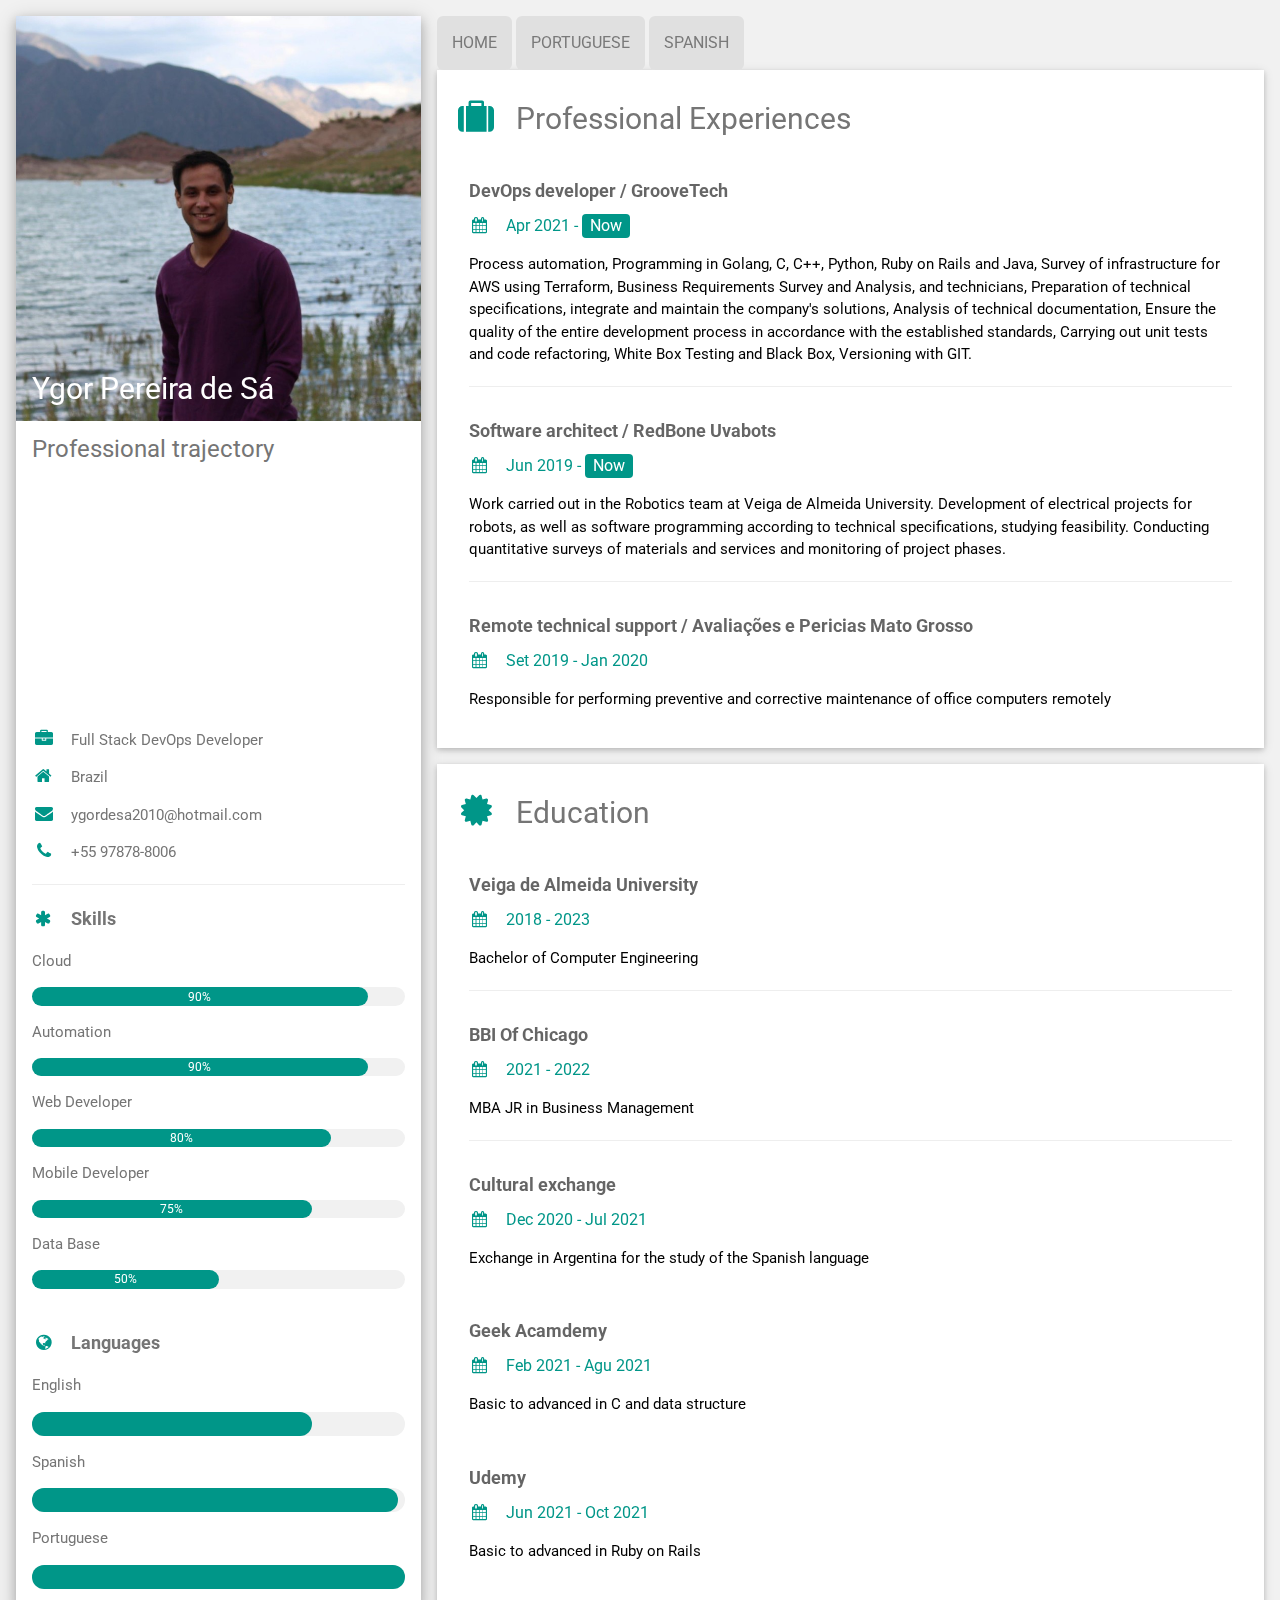
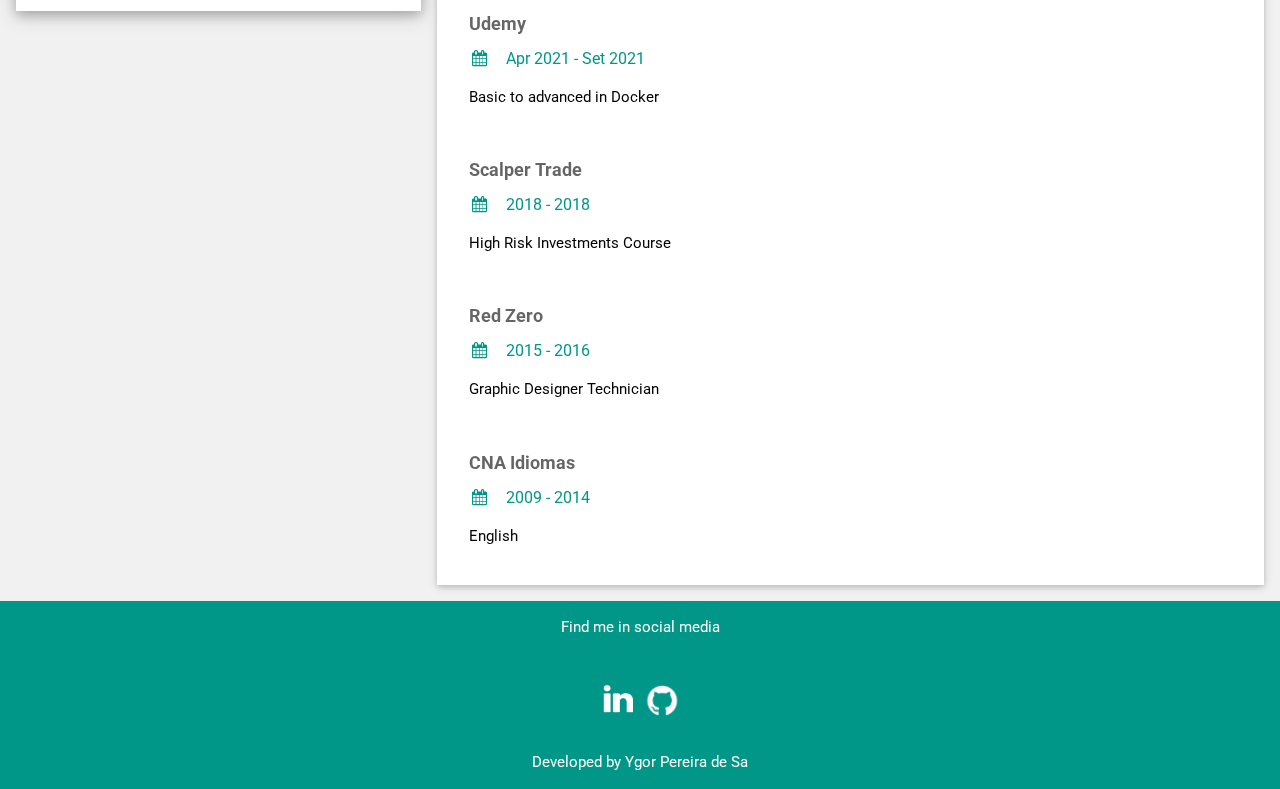
==== english.html @ 84173f44 "first commit" ====
<!DOCTYPE html>
<html>
<title>Ygor EN-US </title>
<meta charset="UTF-8">
<meta name="viewport" content="width=device-width, initial-scale=1">
<link rel="stylesheet" href="https://www.w3schools.com/w3css/4/w3.css">
<link rel='stylesheet' href='https://fonts.googleapis.com/css?family=Roboto'>
<link rel="stylesheet" href="https://cdnjs.cloudflare.com/ajax/libs/font-awesome/4.7.0/css/font-awesome.min.css">
<style>
  html,
  body,
  h1,
  h2,
  h3,
  h4,
  h5,
  h6 {
    font-family: "Roboto", sans-serif
  }
</style>

<body class="w3-light-grey">

  <!-- Page Container -->
  <div class="w3-content w3-margin-top" style="max-width:1400px;">

    <!-- The Grid -->
    <div class="w3-row-padding">

      <!-- Left Column -->
      <div class="w3-third">

        <div class="w3-white w3-text-grey w3-card-4">
          <div class="w3-display-container">
            <img src="1613779739657.jfif" style="width:100%" alt="Avatar">
            <div class="w3-display-bottomleft w3-container w3-text-white">
              <h2>Ygor Pereira de Sá </h2>
            </div>
          </div>
          <div class="w3-container">
            <h3>Professional trajectory </h3>
            <iframe width="370" height="200" style="margin-top: 30px; margin-left: 1; margin-right: 1px;" src="https://www.youtube.com/embed/0jEWEC7UZLA" 
              title="YouTube video player" frameborder="0"
              allow="accelerometer; autoplay; clipboard-write; encrypted-media; gyroscope; picture-in-picture"
              allowfullscreen></iframe>
            <p><i class="fa fa-briefcase fa-fw w3-margin-right w3-large w3-text-teal"></i>Full Stack DevOps Developer</p>
            <p><i class="fa fa-home fa-fw w3-margin-right w3-large w3-text-teal"></i>Brazil</p>
            <p><i class="fa fa-envelope fa-fw w3-margin-right w3-large w3-text-teal"></i>ygordesa2010@hotmail.com</p>
            <p><i class="fa fa-phone fa-fw w3-margin-right w3-large w3-text-teal"></i>+55 97878-8006</p>
            <hr>

            <p class="w3-large"><b><i class="fa fa-asterisk fa-fw w3-margin-right w3-text-teal"></i>Skills</b></p>

            <p>Cloud</p>
            <div class="w3-light-grey w3-round-xlarge w3-small">
              <div class="w3-container w3-center w3-round-xlarge w3-teal" style="width:90%">90%</div>
            </div>
            <p>Automation</p>
            <div class="w3-light-grey w3-round-xlarge w3-small">
              <div class="w3-container w3-center w3-round-xlarge w3-teal" style="width:90%">90%</div>
            </div>
            <p>Web Developer</p>
            <div class="w3-light-grey w3-round-xlarge w3-small">
              <div class="w3-container w3-center w3-round-xlarge w3-teal" style="width:80%">
                <div class="w3-center w3-text-white">80%</div>
              </div>
            </div>
            <p>Mobile Developer</p>
            <div class="w3-light-grey w3-round-xlarge w3-small">
              <div class="w3-container w3-center w3-round-xlarge w3-teal" style="width:75%">75%</div>
            </div>
            <p>Data Base</p>
            <div class="w3-light-grey w3-round-xlarge w3-small">
              <div class="w3-container w3-center w3-round-xlarge w3-teal" style="width:50%">50%</div>
            </div>
            <br>

            <p class="w3-large w3-text-theme"><b><i
                  class="fa fa-globe fa-fw w3-margin-right w3-text-teal"></i>Languages</b></p>
            <p>English</p>
            <div class="w3-light-grey w3-round-xlarge">
              <div class="w3-round-xlarge w3-teal" style="height:24px;width:75%"></div>
            </div>
            <p>Spanish</p>
            <div class="w3-light-grey w3-round-xlarge">
              <div class="w3-round-xlarge w3-teal" style="height:24px;width:98%"></div>
            </div>
            <p>Portuguese</p>
            <div class="w3-light-grey w3-round-xlarge">
              <div class="w3-round-xlarge w3-teal" style="height:24px;width:100%"></div>
            </div>
            <br>
          </div>
        </div><br>

        <!-- End Left Column -->
      </div>

      <!-- Right Column -->
      <div class="w3-twothird">
        <a href="index.html"><button
            style="background: #e0e0e0; border-radius: 6px; padding: 15px; cursor: pointer; color: rgb(121, 121, 121); border: none; font-size: 16px;">HOME</button></a>
        <a href="portugues.html"><button
            style="background: #e0e0e0; border-radius: 6px; padding: 15px; cursor: pointer; color: rgb(121, 121, 121); border: none; font-size: 16px;">PORTUGUESE</button></a>
        <a href="espanol.html"><button
            style="background: #e0e0e0; border-radius: 6px; padding: 15px; cursor: pointer; color: rgb(121, 121, 121); border: none; font-size: 16px;">SPANISH</button></a>
        <div class="w3-container w3-card w3-white w3-margin-bottom">
          <h2 class="w3-text-grey w3-padding-16"><i
              class="fa fa-suitcase fa-fw w3-margin-right w3-xxlarge w3-text-teal"></i>Professional Experiences</h2>
          <div class="w3-container">
            <h5 class="w3-opacity"><b> DevOps developer / GrooveTech</b></h5>
            <h6 class="w3-text-teal"><i class="fa fa-calendar fa-fw w3-margin-right"></i>Apr 2021 - <span
                class="w3-tag w3-teal w3-round">Now</span></h6>
            <p>Process automation, Programming in Golang, C, C++, Python, Ruby on Rails and Java, Survey of
              infrastructure for AWS using Terraform, Business Requirements Survey and Analysis, and
              technicians, Preparation of technical specifications, integrate and maintain the company's solutions,
              Analysis of technical documentation, Ensure the quality of the entire development process in accordance with
              the established standards, Carrying out unit tests and code refactoring, White Box Testing and
              Black Box, Versioning with GIT.</p>
            <hr>
          </div>
          
          <div class="w3-container">
            <h5 class="w3-opacity"><b>Software architect / RedBone Uvabots</b></h5>
            <h6 class="w3-text-teal"><i class="fa fa-calendar fa-fw w3-margin-right"></i>Jun 2019 - <span
              class="w3-tag w3-teal w3-round">Now</span></h6>
            <p>Work carried out in the Robotics team at Veiga de Almeida University. Development of electrical projects for robots, as well as software programming according to technical specifications, studying feasibility. Conducting quantitative surveys of materials and services and monitoring of project phases.</p>
            <hr>
          </div>

          <div class="w3-container">
            <h5 class="w3-opacity"><b>Remote technical support / Avaliações e Pericias Mato Grosso</b></h5>
            <h6 class="w3-text-teal"><i class="fa fa-calendar fa-fw w3-margin-right"></i>Set 2019 - Jan 2020</h6>
            <p>Responsible for performing preventive and corrective maintenance of office computers remotely </p><br>
          </div>
        </div>

        <div class="w3-container w3-card w3-white">
          <h2 class="w3-text-grey w3-padding-16"><i
              class="fa fa-certificate fa-fw w3-margin-right w3-xxlarge w3-text-teal"></i>Education</h2>

          <div class="w3-container">
            <h5 class="w3-opacity"><b>Veiga de Almeida University</b></h5>
            <h6 class="w3-text-teal"><i class="fa fa-calendar fa-fw w3-margin-right"></i>2018 - 2023</h6>
            <p>Bachelor of Computer Engineering</p>
            <hr>
          </div>

          <div class="w3-container">
            <h5 class="w3-opacity"><b>BBI Of Chicago</b></h5>
            <h6 class="w3-text-teal"><i class="fa fa-calendar fa-fw w3-margin-right"></i>2021 - 2022</h6>
            <p>MBA JR in Business Management</p>
            <hr>
          </div>

          <div class="w3-container">
            <h5 class="w3-opacity"><b>Cultural exchange</b></h5>
            <h6 class="w3-text-teal"><i class="fa fa-calendar fa-fw w3-margin-right"></i>Dec 2020 - Jul 2021 </h6>
            <p>Exchange in Argentina for the study of the Spanish language</p><br>
          </div>
          
          <div class="w3-container">
            <h5 class="w3-opacity"><b>Geek Acamdemy</b></h5>
            <h6 class="w3-text-teal"><i class="fa fa-calendar fa-fw w3-margin-right"></i>Feb 2021 - Agu 2021 </h6>
            <p>Basic to advanced in C and data structure</p><br>
          </div>

          <div class="w3-container">
            <h5 class="w3-opacity"><b>Udemy</b></h5>
            <h6 class="w3-text-teal"><i class="fa fa-calendar fa-fw w3-margin-right"></i>Jun 2021 - Oct 2021 </h6>
            <p>Basic to advanced in Ruby on Rails</p><br>
          </div>

          <div class="w3-container">
            <h5 class="w3-opacity"><b>Udemy</b></h5>
            <h6 class="w3-text-teal"><i class="fa fa-calendar fa-fw w3-margin-right"></i>Apr 2021 - Set 2021 </h6>
            <p>Basic to advanced in Docker</p><br>
          </div>

          <div class="w3-container">
            <h5 class="w3-opacity"><b>Scalper Trade</b></h5>
            <h6 class="w3-text-teal"><i class="fa fa-calendar fa-fw w3-margin-right"></i>2018 - 2018</h6>
            <p>High Risk Investments Course</p><br>
          </div>
          
          <div class="w3-container">
            <h5 class="w3-opacity"><b>Red Zero</b></h5>
            <h6 class="w3-text-teal"><i class="fa fa-calendar fa-fw w3-margin-right"></i>2015 - 2016</h6>
            <p>Graphic Designer Technician</p><br>
          </div>

          <div class="w3-container">
            <h5 class="w3-opacity"><b>CNA Idiomas</b></h5>
            <h6 class="w3-text-teal"><i class="fa fa-calendar fa-fw w3-margin-right"></i>2009 - 2014</h6>
            <p>English</p><br>
          </div>
     
       
       
        

        <!-- End Right Column -->
      </div>

      <!-- End Grid -->
    </div>

    <!-- End Page Container -->
  </div>

  <footer class="w3-container w3-teal w3-center w3-margin-top">
    <p>Find me in social media</p>

    
    
    <div class= "linkedin">
      <a href="https://www.linkedin.com/in/ygorpsa/"> 
          <img src="assets/linkedin.png" width="30" height="30" style="margin-top: 30px; margin-left: 400; margin-right: 45px;" /></a>    
  </div> 
  <div class= "github">
    <a href="https://github.com/ygorxds"> 
        <img src="assets/github.png" width="40" height="33" style="margin-top: -50px; margin-left: 1px ; margin-right: -45px;" /></a>    
</div>   

    
    <p>Developed by Ygor Pereira de Sa</p>
  </footer>

</body>

</html>
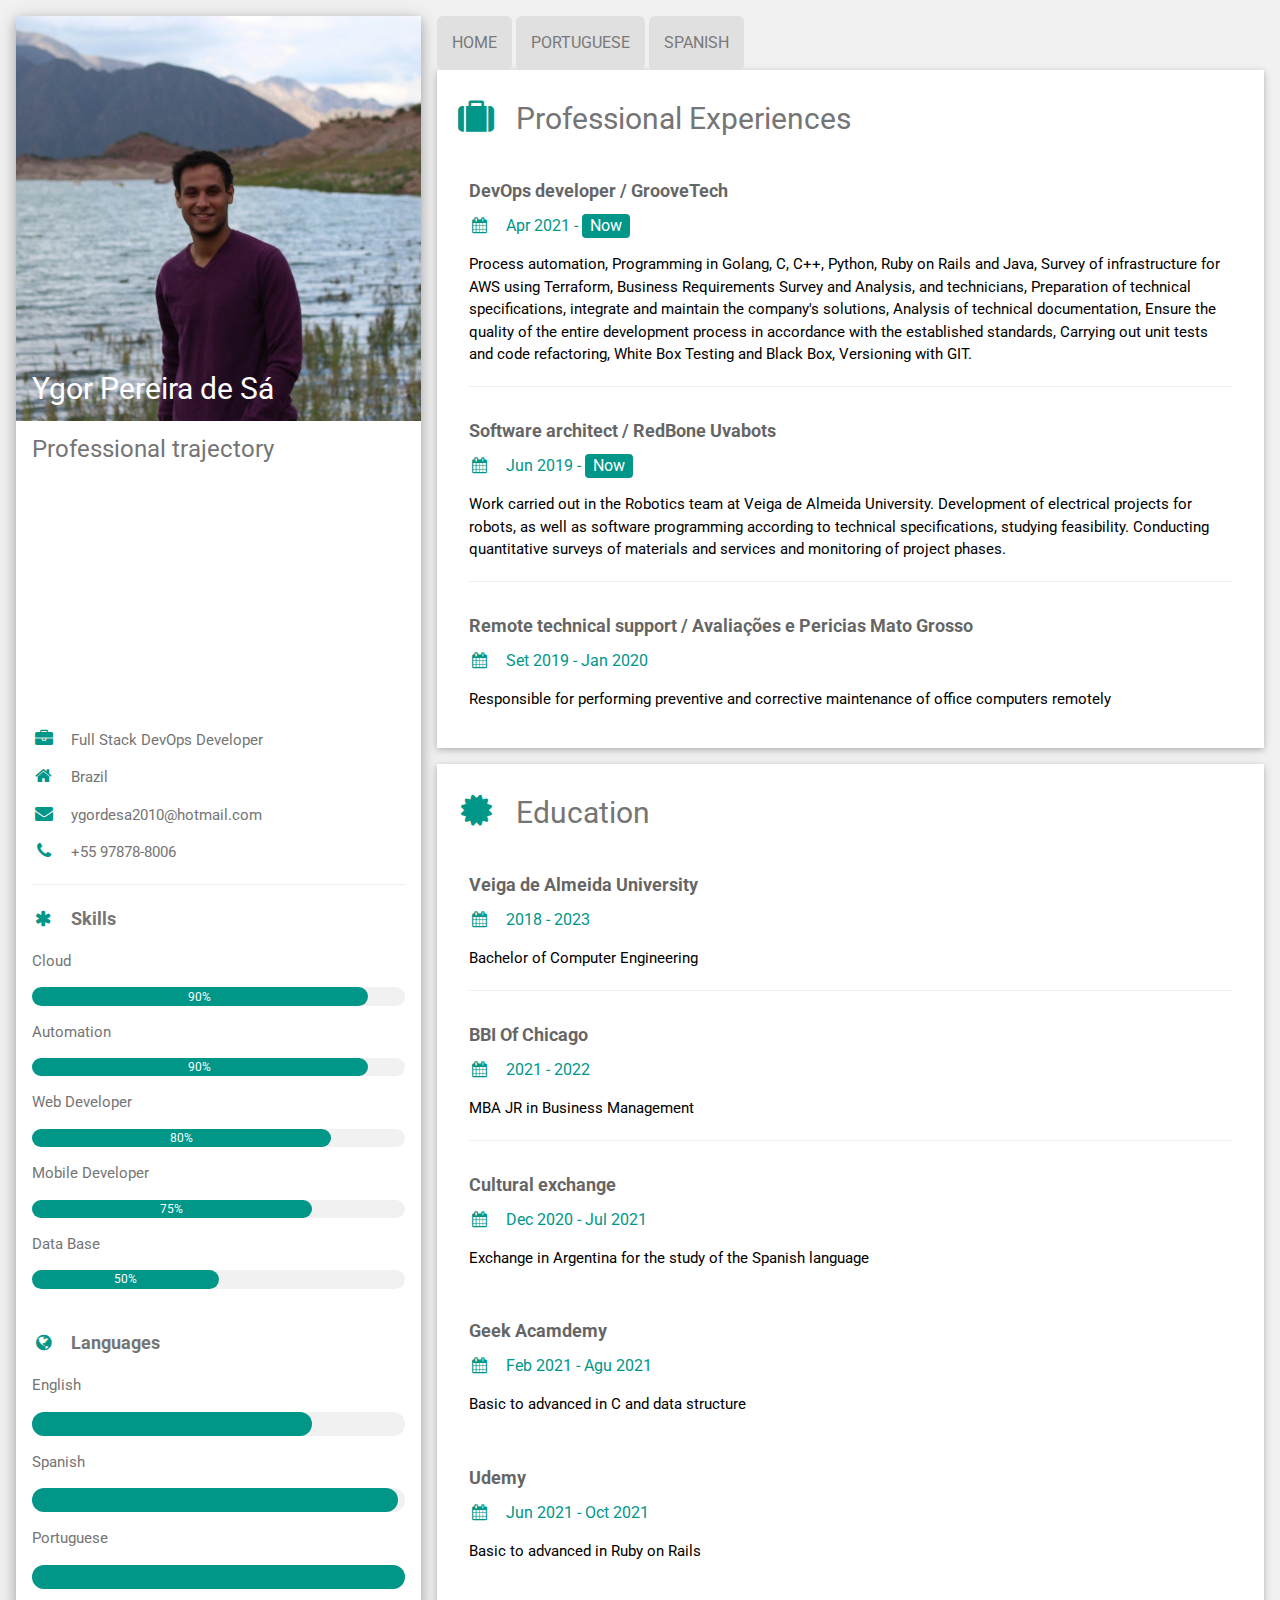
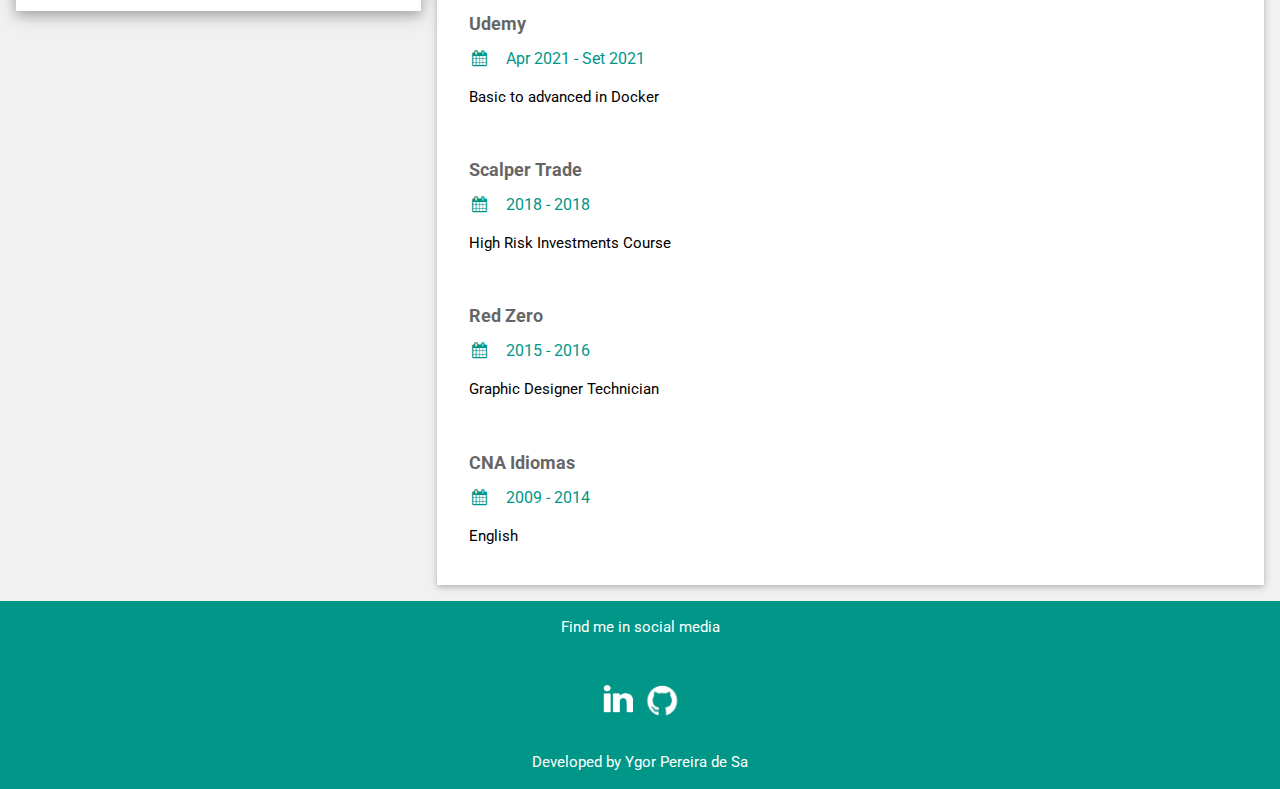
==== commit ca248554: "Update english.html" ====
--- a/english.html
+++ b/english.html
@@ -39,7 +39,7 @@
           </div>
           <div class="w3-container">
             <h3>Professional trajectory </h3>
-            <iframe width="370" height="200" style="margin-top: 30px; margin-left: 1; margin-right: 1px;" src="https://www.youtube.com/embed/0jEWEC7UZLA" 
+            <iframe width="370" height="200" style="margin-top: 30px; margin-left: 1; margin-right: 1px;" src="" 
               title="YouTube video player" frameborder="0"
               allow="accelerometer; autoplay; clipboard-write; encrypted-media; gyroscope; picture-in-picture"
               allowfullscreen></iframe>
@@ -228,4 +228,4 @@
 
 </body>
 
-</html>+</html>
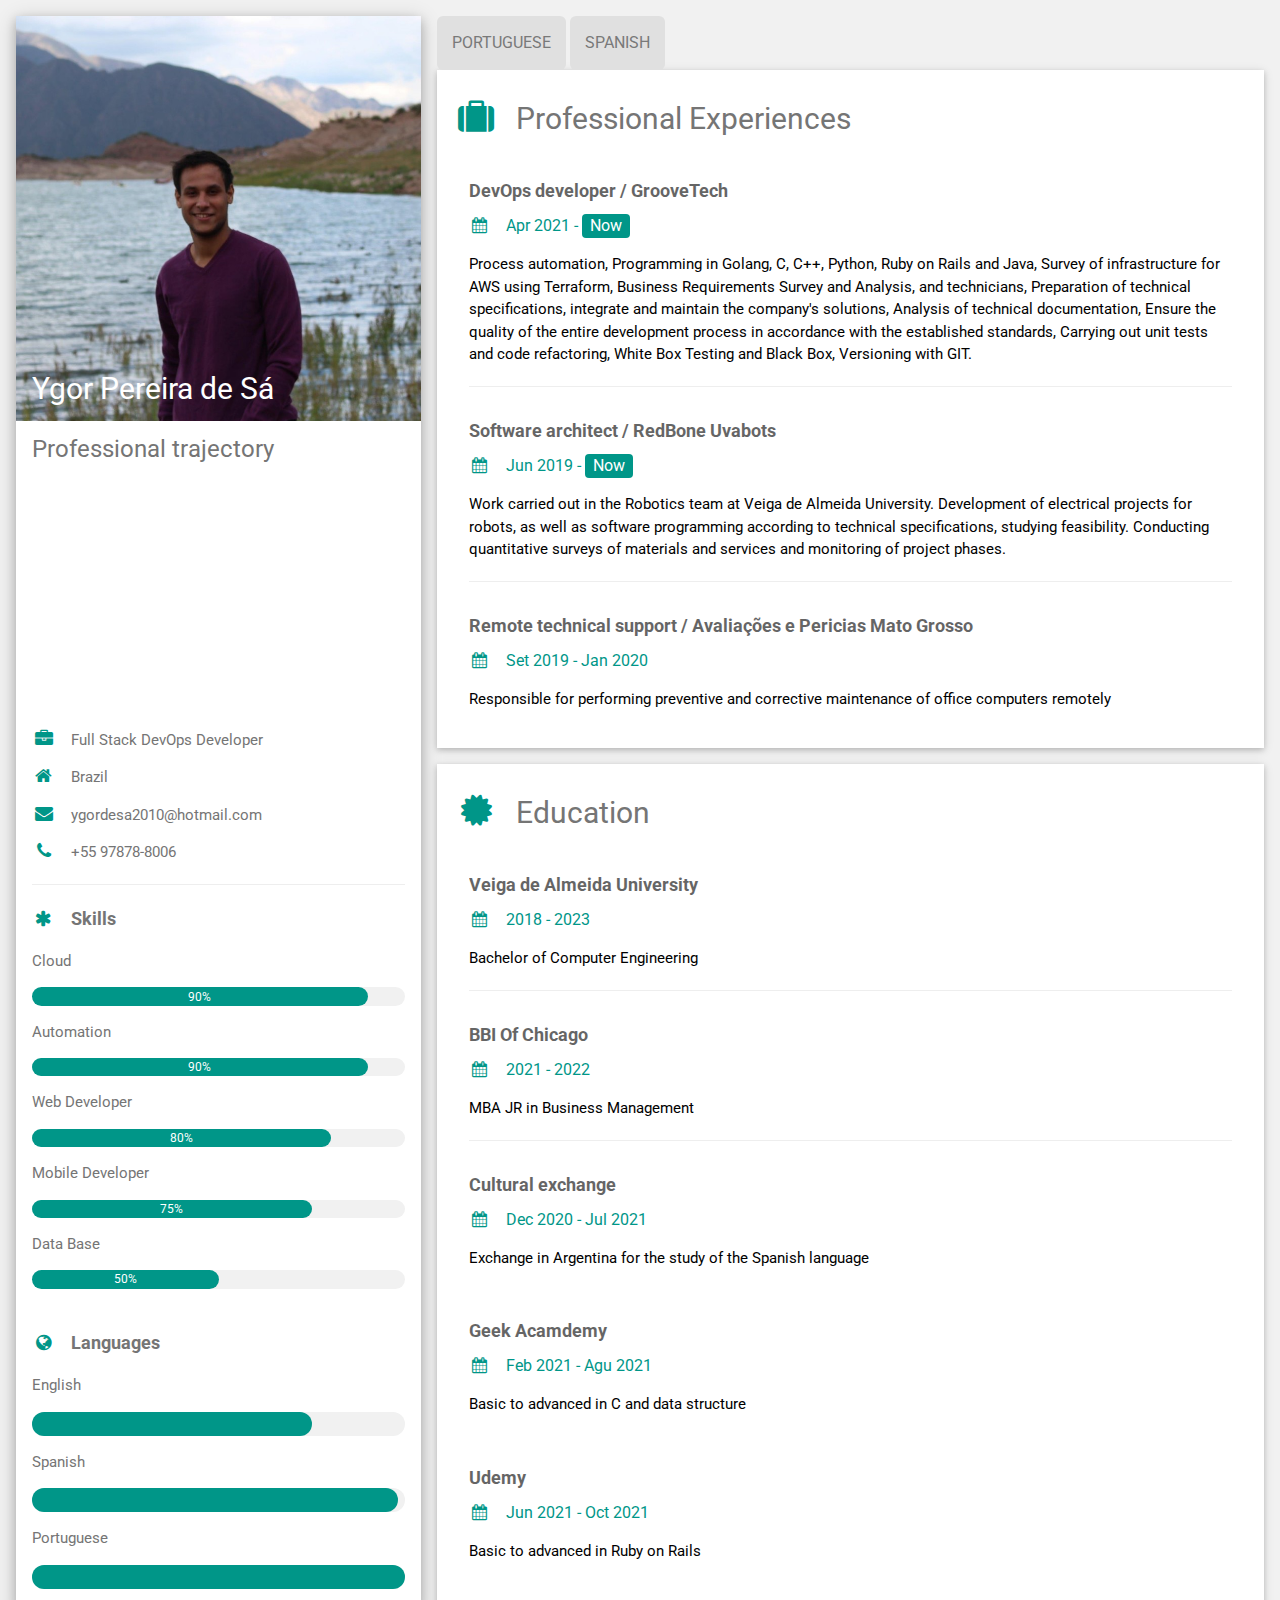
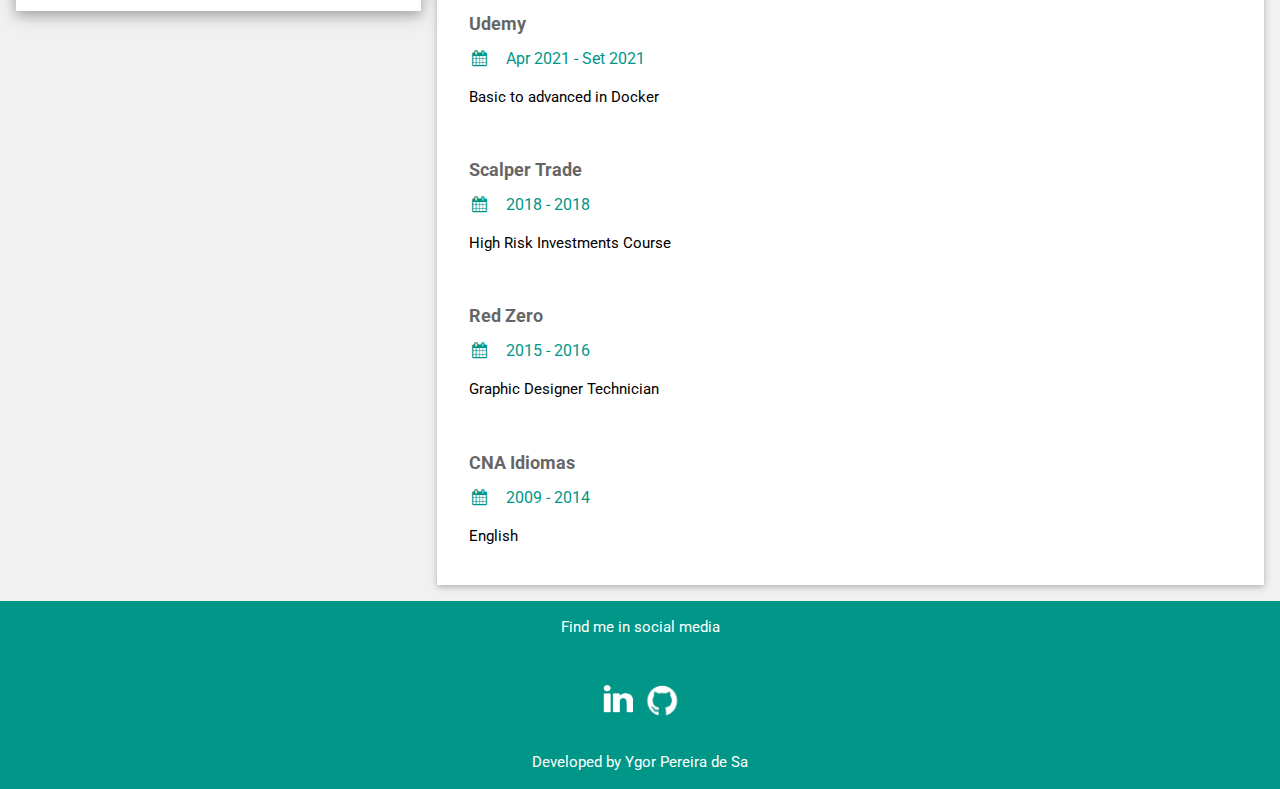
==== commit ec1a3e27: "Update english.html" ====
--- a/english.html
+++ b/english.html
@@ -98,8 +98,7 @@
 
       <!-- Right Column -->
       <div class="w3-twothird">
-        <a href="index.html"><button
-            style="background: #e0e0e0; border-radius: 6px; padding: 15px; cursor: pointer; color: rgb(121, 121, 121); border: none; font-size: 16px;">HOME</button></a>
+        
         <a href="portugues.html"><button
             style="background: #e0e0e0; border-radius: 6px; padding: 15px; cursor: pointer; color: rgb(121, 121, 121); border: none; font-size: 16px;">PORTUGUESE</button></a>
         <a href="espanol.html"><button
